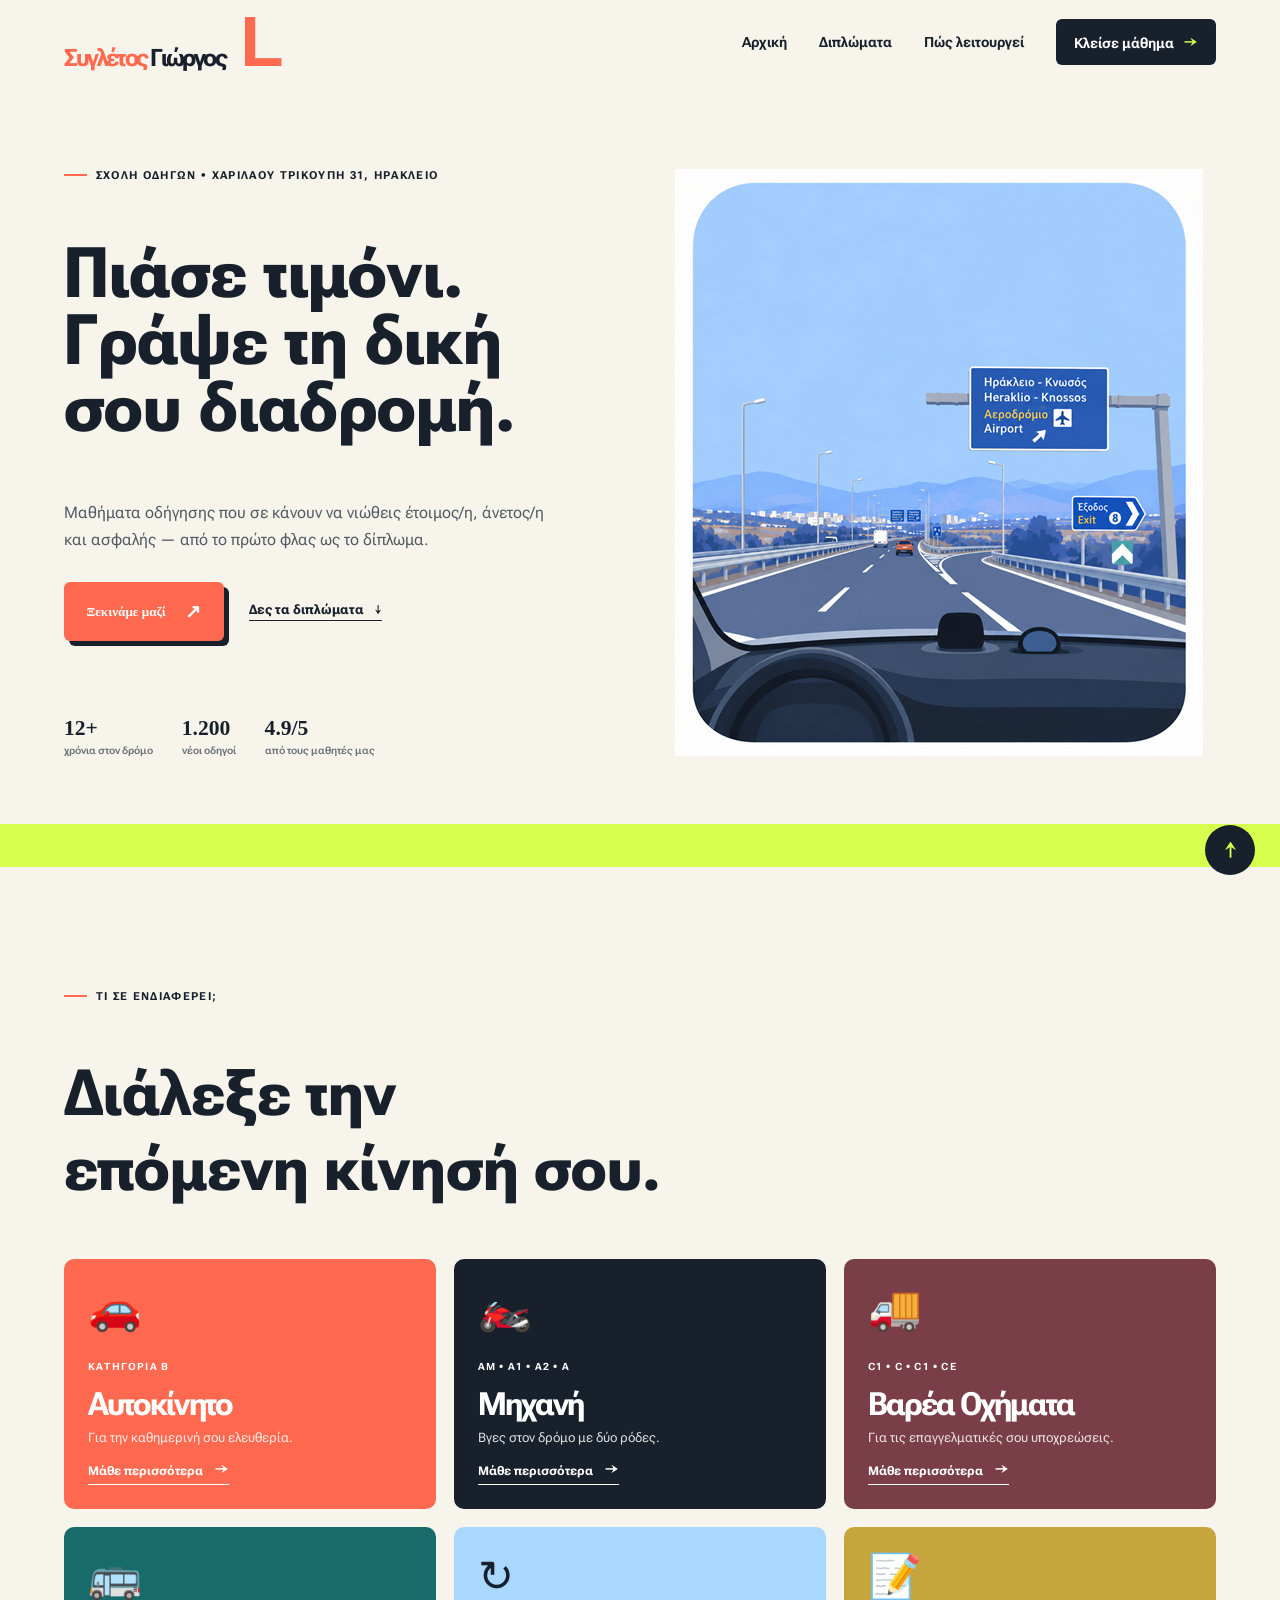
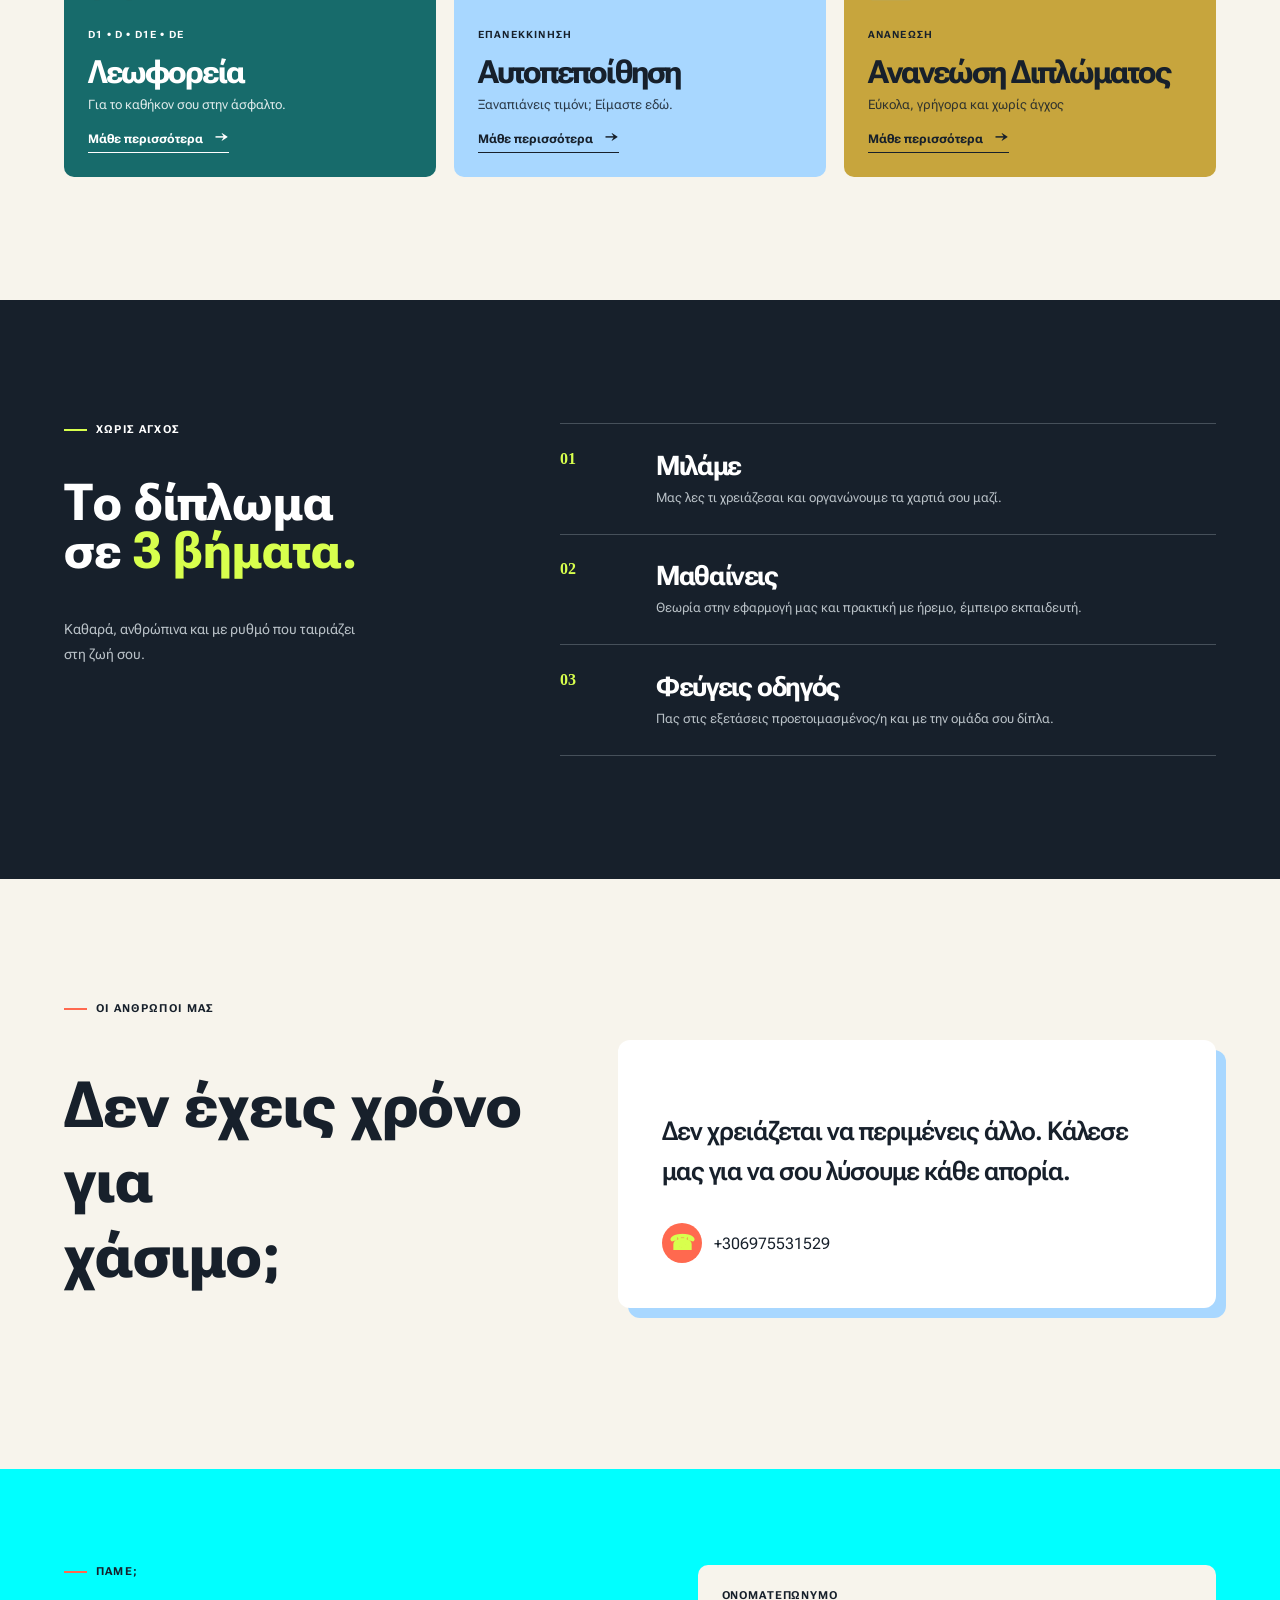
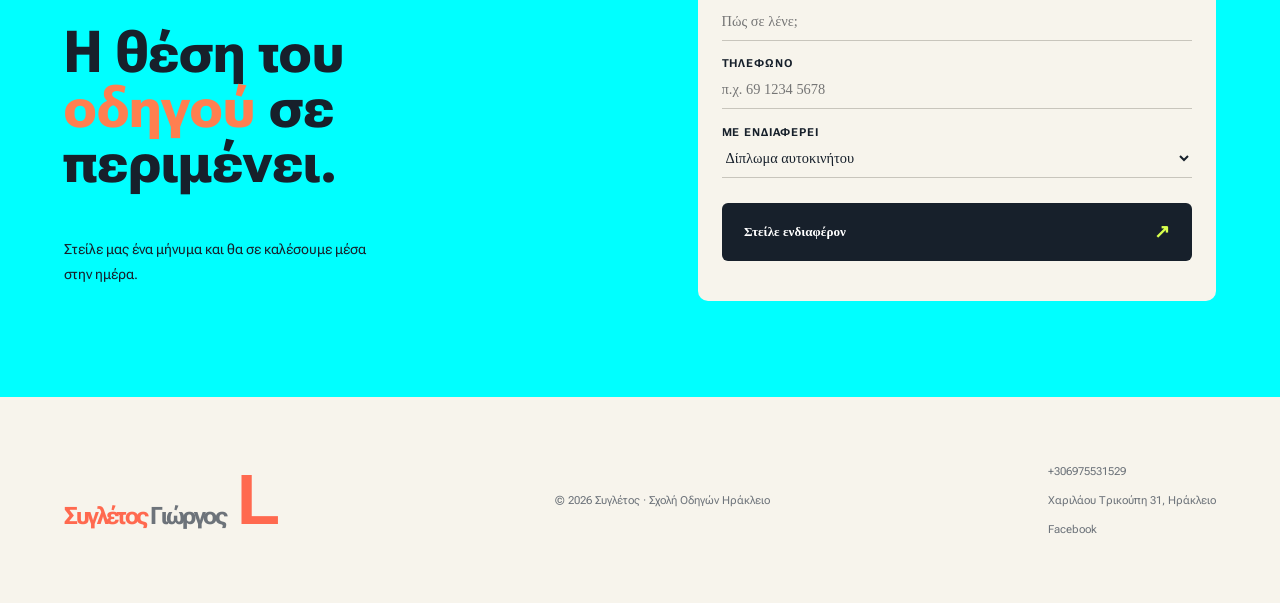
==== fonts/index.html @ 5ae5ba51 "initial" ====
<!doctype html>
<html lang="el">
<head>
    <meta charset="UTF-8">
    <meta name="viewport" content="width=device-width, initial-scale=1.0">

    <meta name="description" content="DriveUp Ηράκλειο — Μαθήματα οδήγησης για δίπλωμα αυτοκινήτου και μηχανής, με σύγχρονο τρόπο.">

    <title>Sigletos | Sxoli Odigon</title>

 <link rel="preconnect" href="https://fonts.googleapis.com">
<link rel="preconnect" href="https://fonts.gstatic.com" crossorigin>

<link
  href="https://fonts.googleapis.com/css2?family=Roboto+Flex:opsz,wght@8..144,400..800&display=swap"
  rel="stylesheet"
>

    <link rel="stylesheet" href="styles.css">
</head>
<body>
  <a class="skip-link" href="#main">Πήγαινε στο περιεχόμενο</a>
  <header class="site-header">
    
    <a class="logo" href="#top" aria-label="DriveUp αρχική"><span>Συγλέτος </span>Γιώργος <span style="padding: 0px; font-weight: 700; text-transform: uppercase; cursor: text; line-height: 1.9; letter-spacing: -2.7px; word-spacing: 0px; font-family: 'Space Grotesk', sans-serif;" class="logo-dot">L</span> </a>
    <button class="menu-toggle" aria-expanded="false" aria-controls="primary-nav" aria-label="Άνοιγμα μενού"><span></span><span></span><span></span></button>
    <nav id="primary-nav" class="primary-nav" aria-label="Κύρια πλοήγηση">
      <a href="index.html">Αρχική</a>
      <a href="diploma.html">Διπλώματα</a>
      <a href="#how">Πώς λειτουργεί</a>
      
      <a href="contact.html" class="nav-cta">Κλείσε μάθημα <span>→</span></a>
    </nav>
  </header>

  <main id="main">
    <section class="hero" id="top">
      <div class="hero-copy">
        <p class="eyebrow"><span></span> Σχολή οδηγών • Χαριλάου Τρικούπη 31, Ηράκλειο</p>
        <h1>Πιάσε τιμόνι.<br /><em>Γράψε</em> τη δική σου διαδρομή.</h1>
        <p class="hero-text">Μαθήματα οδήγησης που σε κάνουν να νιώθεις έτοιμος/η, άνετος/η και ασφαλής — από το πρώτο φλας ως το δίπλωμα.</p>
        <div class="hero-actions">
          <a class="button button-primary" href="#contact">Ξεκινάμε μαζί <span>↗</span></a>
          <a class="text-link" href="#courses">Δες τα διπλώματα <span>↓</span></a>
        </div>
        <div class="hero-stats" arial-label="Στατιστικά σχολής">
          <div><strong>12+</strong><span>χρόνια στον δρόμο</span></div>
          <div><strong>1.200</strong><span>νέοι οδηγοί</span></div>
          <div><strong>4.9/5</strong><span>από τους μαθητές μας</span></div>
        </div>
      </div>
      <div class="voak"> <img src="pic/voak.png"></div>
    </section>

    <section class="ticker" aria-label="Παροχές">
      <div><span>ΠΡΑΚΤΙΚΑ ΜΑΘΗΜΑΤΑ <i>✦</i> ΕΥΕΛΙΚΤΟ ΩΡΑΡΙΟ <i>✦</i> ΟΠΙΣΘΟΓΩΝΙΕΣ (ΠΑΙΧΝΙΔΑΚΙ) <i>✦</i> ΔΙΠΛΑ ΣΟΥ ΣΕ ΚΑΘΕ ΣΤΡΟΦΗ <i>✦</i> ΠΡΑΚΤΙΚΑ ΜΑΘΗΜΑΤΑ <i>✦</i> ΕΥΕΛΙΚΤΟ ΩΡΑΡΙΟ <i>✦</i> ΗΡΕΜΙΑ ΣΤΟ ΤΙΜΟΝΙ<i>✦</i></span>
      <span>ΠΡΑΚΤΙΚΑ ΜΑΘΗΜΑΤΑ <i>✦</i> ΕΥΕΛΙΚΤΟ ΩΡΑΡΙΟ <i>✦</i> ΟΠΙΣΘΟΓΩΝΙΕΣ (ΠΑΙΧΝΙΔΑΚΙ) <i>✦</i> ΔΙΠΛΑ ΣΟΥ ΣΕ ΚΑΘΕ ΣΤΡΟΦΗ <i>✦</i> ΠΡΑΚΤΙΚΑ ΜΑΘΗΜΑΤΑ <i>✦</i> ΕΥΕΛΙΚΤΟ ΩΡΑΡΙΟ <i>✦</i> ΗΡΕΜΙΑ ΣΤΟ ΤΙΜΟΝΙ<i>✦</i></span>
         <span>ΠΡΑΚΤΙΚΑ ΜΑΘΗΜΑΤΑ <i>✦</i> ΕΥΕΛΙΚΤΟ ΩΡΑΡΙΟ <i>✦</i> ΟΠΙΣΘΟΓΩΝΙΕΣ (ΠΑΙΧΝΙΔΑΚΙ) <i>✦</i> ΔΙΠΛΑ ΣΟΥ ΣΕ ΚΑΘΕ ΣΤΡΟΦΗ <i>✦</i> ΠΡΑΚΤΙΚΑ ΜΑΘΗΜΑΤΑ <i>✦</i> ΕΥΕΛΙΚΤΟ ΩΡΑΡΙΟ <i>✦</i> ΗΡΕΜΙΑ ΣΤΟ ΤΙΜΟΝΙ<i>✦</i></span>
      </div>
    </section>

    <section class="courses section" id="courses">
      <div class="section-heading"><p class="eyebrow"><span></span> Τι σε ενδιαφέρει;</p><h2>Διάλεξε την<br /><em>επόμενη</em> κίνησή σου.</h2></div>
      <div class="course-grid">
        <article class="course-card course-car" id="course-car"><div class="course-icon">🚗</div><p>ΚΑΤΗΓΟΡΙΑ Β</p><h3>Αυτοκίνητο</h3><span>Για την καθημερινή σου ελευθερία.</span><a href="diploma.html#course-car" aria-label="Ενδιαφέρομαι για δίπλωμα αυτοκινήτου">Μάθε περισσότερα <b>→</b></a></article>
        <article class="course-card course-bike" id="course-bike"><div class="course-icon">🏍️</div><p>ΑΜ • Α1 • Α2 • Α</p><h3>Μηχανή</h3><span>Βγες στον δρόμο με δύο ρόδες.</span><a href="diploma.html#course-bike" aria-label="Ενδιαφέρομαι για δίπλωμα μηχανής">Μάθε περισσότερα <b>→</b></a></article>
        <article class="course-card course-truck" id="course-truck"><div class="course-icon">🚚</div><p>C1 • C • C1 • CE</p><h3>Βαρέα Οχήματα</h3><span>Για τις επαγγελματικές σου υποχρεώσεις.</span><a href="diploma.html#course-truck" aria-label="Ενδιαφέρομαι για δίπλωμα μηχανής">Μάθε περισσότερα <b>→</b></a></article>
        <article class="course-card course-bus" id="course-bus"><div class="course-icon">🚌</div><p>D1 • D • D1E • DE</p><h3>Λεωφορεία</h3><span>Για το καθήκον σου στην άσφαλτο.</span><a href="diploma.html#course-bus" aria-label="Ενδιαφέρομαι για δίπλωμα μηχανής">Μάθε περισσότερα <b>→</b></a></article>
        <article class="course-card course-refresh"><div class="course-icon">↻</div><p>ΕΠΑΝΕΚΚΙΝΗΣΗ</p><h3>Αυτοπεποίθηση</h3><span>Ξαναπιάνεις τιμόνι; Είμαστε εδώ.</span><a href="contact.html" aria-label="Ενδιαφέρομαι για μαθήματα επανεκκίνησης">Μάθε περισσότερα <b>→</b></a></article>
      <article class="course-card course-refresh1"><div class="course-icon">📝</div><p>ΑΝΑΝΕΩΣΗ </p><h3>Ανανεώση Διπλώματος</h3><span>Εύκολα, γρήγορα και χωρίς άγχος</span><a href="contact.html" aria-label="Ενδιαφέρομαι για μαθήματα επανεκκίνησης">Μάθε περισσότερα <b>→</b></a></article>
      </div>
    </section>

    <section class="how section" id="how">
      <div class="how-intro"><p class="eyebrow light"><span></span> Χωρίς άγχος</p><h2 class="ho1">Το δίπλωμα<br />σε <em>3 βήματα.</em></h2><p>Καθαρά, ανθρώπινα και με ρυθμό που ταιριάζει στη ζωή σου.</p></div>
      <ol class="steps">
        <li><span>01</span><div><h3>Μιλάμε</h3><p>Μας λες τι χρειάζεσαι και οργανώνουμε τα χαρτιά σου μαζί.</p></div></li>
        <li><span>02</span><div><h3>Μαθαίνεις</h3><p>Θεωρία στην εφαρμογή μας και πρακτική με ήρεμο, έμπειρο εκπαιδευτή.</p></div></li>
        <li><span>03</span><div><h3>Φεύγεις οδηγός</h3><p>Πας στις εξετάσεις προετοιμασμένος/η και με την ομάδα σου δίπλα.</p></div></li>
      </ol>
    </section>

    <section class="reviews section" id="reviews">
      <div class="section-heading"><p class="eyebrow"><span></span> Οι άνθρωποί μας</p><h2>Δεν έχεις χρόνο για<br /><em>χάσιμο;</em></h2></div>
      <div class="quote-card"><div class="quote-mark"></div><blockquote>Δεν χρειάζεται να περιμένεις άλλο. Κάλεσε μας για να σου λύσουμε κάθε απορία.</blockquote>
        <div class="reviewer"><div class="avatar">☎</div>
          <a href="tel:+306975531529"  class="tell">+306975531529</a> </div></div>
    </section>

    <section class="contact" id="contact">
      <div><p class="eyebrow"><span></span> Πάμε;</p><h2 class="dr">Η θέση του<br /><em class="em1">οδηγού</em> σε περιμένει.</h2><p>Στείλε μας ένα μήνυμα και θα σε καλέσουμε μέσα στην ημέρα.</p></div>
      <form class="contact-form"
      action="https://formspree.io/f/xrpgzwln"
      method="post">

    <label>
        Ονοματεπώνυμο
        <input type="text"
               name="name"
               placeholder="Πώς σε λένε;"
               required />
    </label>

    <label>
        Τηλέφωνο
        <input type="tel"
               name="phone"
               placeholder="π.χ. 69 1234 5678"
               required />
    </label>

    <label>
        Με ενδιαφέρει
        <select name="course" id="course" required>
            <option value="Δίπλωμα αυτοκινήτου">Δίπλωμα αυτοκινήτου</option>
            <option value="Δίπλωμα μηχανής">Δίπλωμα μηχανής</option>
            <option value="Μαθήματα επανεκκίνησης">Μαθήματα επανεκκίνησης</option>
            <option value="Άλλο">Άλλο</option>
        </select>
    </label>

    <label id="other_course_wrapper" style="display: none;">
        Γράψε μας τι σε ενδιαφέρει

        <textarea
            id="other_course"
            name="other_course"
            placeholder="Περιέγραψε τι ακριβώς χρειάζεσαι..."
            minlength="3" class="other"
        ></textarea>
    </label>

    <button class="button button-dark" type="submit">
        Στείλε ενδιαφέρον <span>↗</span>
    </button>

    <p class="form-message" aria-live="polite"></p>

</form>
    </section>
  </main>
  <footer><a class="logo" href="#top"><span>Συγλέτος</span> Γιώργος<span style="padding: 0px; font-weight: 700; text-transform: uppercase; cursor: text; line-height: 1.9; letter-spacing: -2.7px; word-spacing: 0px; font-family: 'Space Grotesk', sans-serif;" class="logo-dot">L</span></a><p>© 2026 Συγλέτος · Σχολή Οδηγών Ηράκλειο</p>
    <div>
      <a href="tel:+306975531529"  class="tell">+306975531529</a>
    <a href="https://maps.app.goo.gl/XZADgtaQS1KhH8Uf9" class="tell">Χαριλάου Τρικούπη 31, Ηράκλειο</a>
      <a href="https://www.facebook.com/profile.php?id=100080358432239">Facebook</a>
    </div></footer>
<a href="#" class="btn btn-brand back-to-top">↑</a>
<script src="script.js" defer></script>
</body>
</html>
---- fonts/styles.css ----
:root{
    --ink:#17202b;
    --cream:#f7f4ec;
    --lime:#d8ff4d;
    --coral:#ff694f;
    --blue:#a8d7ff;
    --muted:#6d737a;
    --dodgerblue:#1e90ff;
    --aqua:#00ffff;
    --navy:#17202b;
    --petrol:#176B6B;
    --winered:#7A3E48
}
*{
    box-sizing:border-box;
}

html{
    scroll-behavior:smooth;
}

body{
    margin:0;
    background:var(--cream);
    color:var(--ink);
    font-family:'Roboto Flex',Arial,sans-serif;
    overflow-x:hidden;
}

a{
    color:inherit;
    text-decoration:none;
}

img{
    max-width:100%;
    height:auto;
}

.skip-link{
    position:absolute;
    left:-999px;
}

.skip-link:focus{
    left:1rem;
    top:1rem;
    z-index:10;
    background:#fff;
    padding:.6rem;
}


/* HEADER */

.site-header{
    height:84px;
    display:flex;
    align-items:center;
    justify-content:space-between;
    max-width:1280px;
    margin:auto;
    padding:0 5vw;
}

.logo{
    font-family: 'Roboto Flex', Arial, sans-serif !important;
  font-weight: 700;
    letter-spacing:-.1em;
    font-size: clamp(1.5rem, 2.6vw, 1.5rem);
    line-height: .95;
    
}
.logo:hover{
    color:var(--coral);
}
.logo span{
    color:var(--coral);
}

.logo-dot{
   color: crimson;
    position:relative;
    font-size: 71px;
    margin-left: 11px;

    
}

.primary-nav{
    display:flex;
    gap:2rem;
    align-items:center;
    font-size:.86rem;
    font-weight:700;
}

.primary-nav>a:not(.nav-cta):hover{
    color:var(--coral);
}

.nav-cta{
    background:var(--ink);
    color:white;
    padding:.8rem 1.1rem;
    border-radius:6px;
}

.nav-cta span{
    color:var(--lime);
    font-size:1.1rem;
    margin-left:.4rem;
}

.menu-toggle{
    display:none;
    background:none;
    border:0;
}


/* HERO */

.hero{
    min-height:620px;
    max-width:1280px;
    margin:auto;
    padding:5.3rem 5vw 4rem;
    display:grid;
    grid-template-columns:1.02fr .98fr;
    gap:3rem;
    overflow:hidden;
}

.eyebrow{
    font-size:.69rem;
    font-weight:800;
    letter-spacing:.12em;
    text-transform:uppercase;
    margin:0 0 1.25rem;
    display:flex;
    align-items:center;
    gap:.55rem;
}

.eyebrow span{
    width:23px;
    height:2px;
    background:var(--coral);
    display:inline-block;
}




.hero h1,
.section h2,
.contact h2,
.course-card h3,
.steps h3,
blockquote
 {
  font-family:'Roboto Flex', Arial, sans-serif !important;
  font-weight: 700;
}
.hero h1{
    font-size: clamp(3.5rem, 5.5vw, 5.5rem);
    line-height: .95;
}
.contact h2.dr{
    font-size: clamp(2.5rem, 4.5vw, 4.5rem);
    line-height: .95;
}
h2.ho1{font-size: clamp(2.0rem, 4.0vw, 4.0rem);
    line-height: .95;}
.hero h1 em,
.section h2 em,
.contact h2 em{
    font-style:normal;
    color:var(-- dodgerblue);
}
.contact h2 .em1{
    color:var (--lime);
}
.hero-text{
    font-size:1rem;
    line-height:1.7;
    max-width:480px;
    margin:1.8rem 0;
    color:#525b63;
}

.hero-actions{
    display:flex;
    align-items:center;
    gap:1.6rem;
}

.button{
    border:0;
    font:800 .82rem Manrope;
    display:inline-flex;
    align-items:center;
    gap:1.2rem;
    padding:1.1rem 1.4rem;
    border-radius:6px;
    cursor:pointer;
}

.button-primary{
    background:var(--coral);
    color:white;
    box-shadow:5px 5px 0 var(--ink);
}

.button span{
    font-size:1.2rem;
}

.text-link{
    font-weight:800;
    font-size:.82rem;
    border-bottom:1px solid var(--ink);
    padding-bottom:.22rem;
}

.text-link span{
    margin-left:.4rem;
}

.hero-stats{
    display:flex;
    gap:1.8rem;
    margin-top:4.7rem;
}

.hero-stats div{
    display:grid;
    gap:.2rem;
}

.hero-stats strong{
    font:700 1.35rem 'Space Grotesk';
}

.hero-stats span{
    font-size:.64rem;
    color:var(--muted);
    font-weight:700;
}

/* TICKER */

.ticker{
    background:var(--lime);
    white-space:nowrap;
    overflow:hidden;
    padding:14px 0;
    font:800 .77rem 'Space Grotesk';
    letter-spacing:.07em;
    width:100%;
}

.ticker div{
    display:inline-block;
    width:max-content;
    padding-left:100%;
    animation:ticker-scroll 50s linear infinite;
}

.ticker i{
    font-style:normal;
    color:var(--coral);
    padding:0 1.4rem;
}

@keyframes ticker-scroll{
    from{
        transform:translateX(0);
    }

    to{
        transform:translateX(-100%);
    }
}


/* SECTIONS */

.section{
    max-width:1280px;
    margin:auto;
    padding:7.7rem 5vw;
}

.section-heading h2{
    font-size:clamp(2.7rem,5vw,4.7rem);
}


/* COURSES */

.course-grid{
    display:grid;
    grid-template-columns:repeat(3,1fr);
    gap:1.1rem;
    margin-top:3rem;
}

.course-card{
border-radius:10px;
padding:1.5rem;
min-height:250px;
display:flex;
flex-direction:column;
align-items:flex-start;
opacity:0;
transform:translateY(60px);
transition:opacity .7s ease,transform .7s ease;
}
.course-card.show{
opacity:1;
transform:translateY(0);
}
.course-card:nth-child(1){
transition-delay:0s;
}
.course-card:nth-child(2){
transition-delay:.15s;
}
.course-card:nth-child(3){
transition-delay:.30s;
}
.course-card:nth-child(4){
transition-delay:.45s;
}
.course-card:nth-child(5){
transition-delay:.55s;
}
.course-card:nth-child(6){
transition-delay:.59s;
}
.course-car{
    background:var(--coral);
    color:#fff;
}

.course-bike{
    background:var(--ink);
    color:#fff;
}
.course-truck{
    background:var(--winered);
    color:#fff;
}
.course-bus{
    background:var(--petrol);
    color:#fff;
}
.course-refresh{
    background:var(--blue);
}
.course-refresh1{
    background-color:#c7a53d;
    color: #17202B;
}
.course-icon{
    font-size:2.7rem;
    margin-bottom:1.7rem;
}

.course-card p{
    font-size:.62rem;
    letter-spacing:.12em;
    font-weight:800;
    margin:0 0 .8rem;
}

.course-card h3{
    font:700 2rem 'Space Grotesk';
    letter-spacing:-.06em;
    margin:0;
}

.course-card>span{
    font-size:.8rem;
    margin-top:.4rem;
    opacity:.85;
}

.course-card a{
    font-size:.72rem;
    font-weight:800;
    margin-top:auto;
    border-bottom:1px solid currentColor;
    padding-bottom:.3rem;
}

.course-card b{
    font-size:1.1rem;
    margin-left:.5rem;
}


/* HOW */

.how{
    background:var(--ink);
    max-width:none;
    color:#fff;
    display:grid;
    grid-template-columns:.75fr 1.25fr;
    gap:8vw;
    padding-left:max(5vw,calc((100% - 1152px)/2));
    padding-right:max(5vw,calc((100% - 1152px)/2));
}

.light span{
    background:var(--lime);
}

.how h2 em{
    color:var(--lime);
}

.how-intro>p:last-child{
    max-width:300px;
    color:#b9c1c7;
    line-height:1.7;
    font-size:.9rem;
    margin-top:1.5rem;
}

.steps{
    list-style:none;
    margin:0;
    padding:0;
    counter-reset:steps;
    
}

.steps li{
border-top:1px solid #46505a;
padding:1.6rem 0;
display:grid;
grid-template-columns:80px 1fr;
gap:1rem;
opacity:0;
transform:translateX(-60px);
transition:opacity .7s ease,transform .7s ease;
}

.steps li.show{
opacity:1;
transform:translateY(0);
}

.steps li:nth-child(1){
transition-delay:0s;
}

.steps li:nth-child(2){
transition-delay:.15s;
}

.steps li:nth-child(3){
transition-delay:.30s;
}

.steps li:last-child{
    border-bottom:1px solid #46505a;
}

.steps li>span{
    font:600 1rem 'Space Grotesk';
    color:var(--lime);
}

.steps h3{
    font:700 1.7rem 'Space Grotesk';
    letter-spacing:-.05em;
    margin:0 0 .3rem;
}

.steps p{
    color:#b9c1c7;
    font-size:.84rem;
    line-height:1.6;
    margin:0;
    max-width:430px;
}


/* REVIEWS */

.reviews{
    display:grid;
    grid-template-columns:.9fr 1.1fr;
    gap:5vw;
    align-items:center;
}

.quote-card{
    background:#fff;
    border-radius:12px;
    padding:2.8rem;
    box-shadow:10px 10px 0 var(--blue);
}

.quote-mark{
    font:700 5rem/0.6 Georgia;
    color:var(--coral);
}

blockquote{
    font:600 clamp(1.15rem,2vw,1.65rem)/1.55 'Space Grotesk';
    letter-spacing:-.04em;
    margin:1.7rem 0 2rem;
}

.reviewer{
    display:flex;
    align-items:center;
    gap:.7rem;
}

.avatar{
    width:40px;
    height:40px;
    background:var(--coral);
    color:var(--lime);
    border-radius:50%;
    display:grid;
    place-items:center;
    font-size:1.3rem;
    font-weight:800;
}
.tell{
    color:inherit;
    text-decoration:none;
    cursor:pointer;
}

.tell:hover{
    text-decoration:underline;
}
.reviewer strong,
.reviewer span{
    display:block;
    font-size:.68rem;
}

.reviewer span{
    color:var(--muted);
    margin-top:.2rem;
}

.stars{
    margin-left:auto;
    color:#e4b100;
    letter-spacing:.06em;
}


/* CONTACT */

.contact{
    background:var(--aqua);
    padding:6rem max(5vw,calc((100% - 1152px)/2));
    display:grid;
    grid-template-columns:1fr 1fr;
    gap:9vw;
}

.contact h2 em{
    color:coral;
}

.contact>div>p:last-child{
    font-size:.9rem;
    line-height:1.7;
    max-width:320px;
    margin-top:1.4rem;
}
.con{
    background:var(--aqua);
    padding:6rem max(5vw, calc((100% - 1152px)/2));

    display:grid;
    grid-template-columns:1fr 1fr;
    column-gap:4rem;
    align-items:start;
}
.con1{
    min-height: 250px;
}
.loc{
    grid-column:1;
    grid-row:1;
    justify-self:start;
    margin:0;
    color:#17202b;
}.loca{
    grid-column:2;
    grid-row:1;
    justify-self:start;
    margin:0;
    color:17202b;
}
.loca1{grid-column:1;
    grid-row:1;
    justify-self:start;
    margin:0;
    transform: translateY(-65px);
    color:#17202b;
}
.loca2{
    grid-column:1;
    grid-row:1;
    justify-self:start;
    margin:0;
    transform: translateY(-05px);
    color:#17202b;
}
.loca21{
    font-size: 14px;
    color:#006400;
}
.loca3{
    grid-column:1;
    grid-row:1;
    justify-self:start;
    margin:0;
    transform: translateY(15px);
    color:#17202b;
}
.loca41{
    grid-column:1;
    grid-row:1;
    justify-self:start;
    margin:0;
    transform: translateX(-1px);
    color:#17202b;
}
.loca4{
    grid-column:1;
    grid-row:1;
    justify-self:start;
    margin:0;
    transform: translateY(60px);
    color:#17202b;
}
.loca5{
    grid-column:2;
    grid-row:1;
    justify-self:center;
    margin:0;
    transform: translateY(-65px);
    color:#17202b;
}
.loca6{
    grid-column:2;
    grid-row:1;
    justify-self:center;
    margin:0;
    transform: translateY(-5px);
    color:#17202b;
}
.loca7{
    grid-column:2;
    grid-row:1;
    justify-self:center;
    margin:0;
    transform: translateY(40px);
    color:#17202b;
}
.loca8{
    grid-column:2;
    grid-row:1;
    justify-self:center;
    margin:0;
    transform: translateY(100px);
    color:#17202b;
}
.google-map{
    width:100%;
    max-width:850px;
    height:550px;
    border:0;
    border-radius:30px;
}

.cona{
    grid-column:1;
    grid-row:2;

    justify-self:start;

    background:var(--cream);
    padding:1.5rem;
    border-radius:49px;
    display:grid;
    gap:1rem;
    width:450px;
    max-width:100%;
    margin-top:1rem;
}
.cona label{
    font-size:.67rem;
    text-transform:uppercase;
    letter-spacing:.08em;
    font-weight:800;
}
.cona input,
.cona select,
.cona textarea{
    display:block;
    width:100%;
    max-width:100%;
    border:0;
    border-bottom:1px solid #c8c5bc;
    background:transparent;
    padding:.65rem 0;
    color:var(--ink);
    font:500 .9rem Manrope;
    outline-color:var(--coral);
}

.contact-form textarea{
    min-height:100px;
    resize:vertical;
}
.contact-form{
    background:var(--cream);
    padding:1.5rem;
    border-radius:10px;
    display:grid;
    gap:1rem;
    width:100%;
    min-width:0;
}

.contact-form label{
    font-size:.67rem;
    text-transform:uppercase;
    letter-spacing:.08em;
    font-weight:800;
}

.contact-form input,
.contact-form select,
.contact-form textarea{
    display:block;
    width:100%;
    max-width:100%;
    border:0;
    border-bottom:1px solid #c8c5bc;
    background:transparent;
    padding:.65rem 0;
    color:var(--ink);
    font:500 .9rem Manrope;
    outline-color:var(--coral);
}

.contact-form textarea{
    min-height:100px;
    resize:vertical;
}

#other-course{
    width:100%;
    max-width:100%;
    min-height:100px;
    resize:vertical;
}

.button-dark{
    background:var(--ink);
    color:#fff;
    justify-content:space-between;
    margin-top:.5rem;
}

.button-dark span{
    color:var(--lime);
}

.form-message{
    font-size:.75rem;
    font-weight:700;
    margin:0;
    color:#356325;
}

.back-to-top{
    position:fixed;
    right:25px;
    bottom:25px;

    width:50px;
    height:50px;

    display:flex;
    align-items:center;
    justify-content:center;

    background:var(--ink);
    color:var(--lime);

    border-radius:50%;
    font-size:24px;
    font-weight:bold;

    z-index:1000;
    cursor:pointer;
}

/* FOOTER */

footer{
    max-width:1280px;
    margin:auto;
    padding:2.2rem 5vw;
    display:flex;
    align-items:center;
    justify-content:space-between;
    font-size:.68rem;
    color:var(--muted);
}

footer div{
    display:flex;
    flex-direction: column;
    gap:1rem;
    align-items: flex-start;
}

footer a:hover{
    color:var(--coral);
}


/* =========================
   TABLET
   ========================= */

/* =========================
   TABLET — 761px έως 1024px
   ========================= */

@media (min-width: 761px) and (max-width: 1024px) {

  .site-header,
  .hero,
  .section,
  footer {
    max-width: 100%;
  }


  /* HEADER */

  .logo {
    font-family: 'Roboto Flex', Arial, sans-serif;
    font-size: 1.55rem;
    font-weight: 700;
    line-height: 1;
    letter-spacing: -0.06em;
  }


  /* HERO */

  .hero {
    grid-template-columns: 1fr 1fr;
    gap: 2rem;
    padding-top: 4.5rem;
    padding-left: 4vw;
    padding-right: 4vw;
  }

  .hero h1 {
    font-family: 'Roboto Flex', Arial, sans-serif;
    font-size: clamp(3rem, 6vw, 4.2rem);
    font-weight: 700;
    line-height: 0.98;
    letter-spacing: -0.04em;
  }

  .hero-visual {
    width: 100%;
  }


  /* SECTIONS */

  .section h2 {
    font-family: 'Roboto Flex', Arial, sans-serif;
    font-size: clamp(2.5rem, 5vw, 3.4rem);
    font-weight: 700;
    line-height: 1;
    letter-spacing: -0.035em;
  }


  /* COURSES */

  .course-grid {
    gap: 1rem;
  }

  .course-card h3 {
    margin: 0;
    font-family: 'Roboto Flex', Arial, sans-serif;
    font-size: 1.85rem;
    font-weight: 700;
    line-height: 1.1;
    letter-spacing: -0.05em;
  }

  .course-card > span {
    margin-top: 0.4rem;
    font-size: 0.8rem;
    opacity: 0.85;
  }

  .course-card a {
    margin-top: auto;
    padding-bottom: 0.3rem;
    border-bottom: 1px solid currentColor;
    font-size: 0.72rem;
    font-weight: 800;
  }

  .course-card b {
    margin-left: 0.5rem;
    font-size: 1.1rem;
  }


  /* CONTACT */

  .contact {
    gap: 4vw;
  }

  .contact h2 {
    font-family: 'Roboto Flex', Arial, sans-serif;
    font-size: clamp(2.7rem, 5vw, 3.5rem);
    font-weight: 700;
    line-height: 1;
    letter-spacing: -0.04em;
  }

  .contact-form,
  .cona-form {
    width: 100%;
    min-width: 0;
  }
}

/* =========================
   MOBILE — έως 760px
   ========================= */

@media (max-width: 760px) {

  /* HEADER */

  .site-header {
    height: 70px;
  }

  .menu-toggle {
    display: grid;
    gap: 4px;
    padding: 7px;
  }

  .menu-toggle span {
    width: 23px;
    height: 2px;
    background: var(--ink);
  }

  .primary-nav {
    display: none;
    position: absolute;
    top: 70px;
    left: 0;
    right: 0;
    z-index: 10;
    padding: 1.5rem 5vw;
    background: var(--cream);
    flex-direction: column;
    align-items: flex-start;
    gap: 1rem;
    box-shadow: 0 10px 18px #0001;
  }

  .primary-nav.open {
    display: flex;
  }

  .logo {
    font-size: 1.35rem;
  }


  /* HERO */

  .hero {
    grid-template-columns: 1fr;
    padding-top: 3.5rem;
    gap: 3rem;
  }

  .hero h1 {
    font-size: clamp(2.4rem, 11vw, 3.2rem);
    line-height: 0.98;
    letter-spacing: -0.035em;
  }

  .hero-actions {
    flex-wrap: wrap;
    gap: 1rem;
  }

  .hero-visual {
    width: 100%;
    min-height: 360px;
  }

  .car-card {
    width: 80%;
    left: 10%;
  }

  .hero-stats {
    margin-top: 3.5rem;
    gap: 1rem;
    flex-wrap: wrap;
  }

  .hero-stats strong {
    font-size: 1.1rem;
  }

  .hero-stats span {
    font-size: 0.55rem;
  }


  /* SECTIONS */

  .section {
    padding-top: 5rem;
    padding-bottom: 5rem;
  }

  .section h2 {
    font-size: clamp(2rem, 8vw, 2.6rem);
    line-height: 1;
    letter-spacing: -0.03em;
  }


  /* COURSES */

  .course-grid {
    grid-template-columns: 1fr;
  }

  .course-card {
    min-height: 240px;
  }

  .course-card h3 {
    margin: 0;
    font-size: 1.7rem;
    line-height: 1.1;
    letter-spacing: -0.04em;
  }

  .course-card > span {
    margin-top: 0.4rem;
    font-size: 0.8rem;
    opacity: 0.85;
  }

  .course-card a {
    margin-top: auto;
    padding-bottom: 0.3rem;
    border-bottom: 1px solid currentColor;
    font-size: 0.72rem;
    font-weight: 800;
  }

  .course-card b {
    margin-left: 0.5rem;
    font-size: 1.1rem;
  }


  /* HOW / REVIEWS / CONTACT */

  .how,
  .reviews,
  .contact {
    grid-template-columns: 1fr;
    gap: 3rem;
  }

  .how {
    padding-top: 5rem;
    padding-bottom: 5rem;
  }

  .reviews {
    padding-bottom: 6rem;
  }

  .quote-card {
    padding: 1.8rem;
  }

  .contact {
    padding-top: 5rem;
    padding-bottom: 5rem;
  }

  .contact h2 {
    font-size: clamp(2.2rem, 9vw, 2.8rem);
    line-height: 1;
    letter-spacing: -0.03em;
  }


  /* FORMS */

  .contact-form,
  .cona-form {
    width: 100%;
  }

  .contact-form input,
  .contact-form select,
  .contact-form textarea,
  .contact-form button,
  .cona-form input,
  .cona-form select,
  .cona-form textarea,
  .cona-form button {
    width: 100%;
    max-width: 100%;
    font-size: 16px;
  }

  #other-course {
    width: 100%;
    min-height: 100px;
  }

  .button-dark {
    width: 100%;
  }


  /* CONTACT PAGE */

  .con {
    width: 100%;
    max-width: 100%;
    padding: 4rem 5vw;
    align-items: flex-start;
  }

  .loc {
    width: 100%;
  }

  .google-map {
    width: 100%;
    max-width: 100%;
    height: 300px;
  }

  .cona {
    width: 100%;
    max-width: 100%;
  }

  .con1 {
    display: grid;
    grid-template-columns: 1fr;
    gap: 1rem;
    width: 100%;
    max-width: 100%;
    padding: 2rem 5vw;
  }

  .con1 > * {
    grid-column: 1 !important;
    grid-row: auto !important;
    position: static !important;
    transform: none !important;
    width: 100%;
    max-width: 100%;
    margin-left: 0 !important;
    margin-right: 0 !important;
  }

  .loca21 {
    display: inline-block;
    vertical-align: middle;
    font-size: 24px;
    line-height: 1;
  }


  /* DECORATIVE ELEMENTS */

  .road-sign {
    transform: scale(0.8);
  }

  .sign-one {
    top: 55px;
    left: -3%;
  }

  .sign-two {
    right: -4%;
    bottom: 22px;
  }

  .floating-note {
    bottom: 15%;
    left: 4%;
  }


  /* FOOTER */

  footer {
    flex-wrap: wrap;
    gap: 1.3rem;
    padding-left: 5vw;
    padding-right: 5vw;
  }
}
/* =========================
   VERY SMALL PHONES
   ========================= */

@media(max-width:480px){

    .site-header{
        padding-left:4vw;
        padding-right:4vw;
    }

    .hero{
        padding-left:4vw;
        padding-right:4vw;
    }

    .section{
        padding-left:4vw;
        padding-right:4vw;
    }

    .contact{
        padding-left:4vw;
        padding-right:4vw;
    }
.cona{
        padding-left:4vw;
        padding-right:4vw;
    }
    .hero h1{
        font-size:clamp(2.4rem,12vw,3.4rem);
    }

    .hero-actions{
        flex-direction:column;
        align-items:stretch;
    }

    .hero-actions .button,
    .hero-actions .text-link{
        width:100%;
        justify-content:center;
        text-align:center;
    }

    .hero-stats{
        display:grid;
        grid-template-columns:repeat(2,1fr);
    }

    .hero-visual{
        min-height:320px;
        border-radius:150px 150px 12px 12px;
    }

    .sun{
        width:90px;
        height:90px;
        right:30px;
        top:35px;
    }

    .car-card{
        width:86%;
        left:7%;
        bottom:40px;
    }

    .course-card h3{
        font-size:1.7rem;
    }

    .steps li{
        grid-template-columns:50px 1fr;
    }

    .steps h3{
        font-size:1.4rem;
    }

    .quote-card{
        padding:1.4rem;
    }

    footer{
        flex-direction:column;
        align-items:flex-start;
    }

    footer div{
        flex-wrap:wrap;
    }
    .bullet1::before {
    content: "•";
    color:var(--ink);
    font-size: 20px;
    margin-right: 8px
    }

}
.bullet::before {
    content: "•";
    color:var(--lime);
    font-size: 20px;
    margin-right: 8px
    }
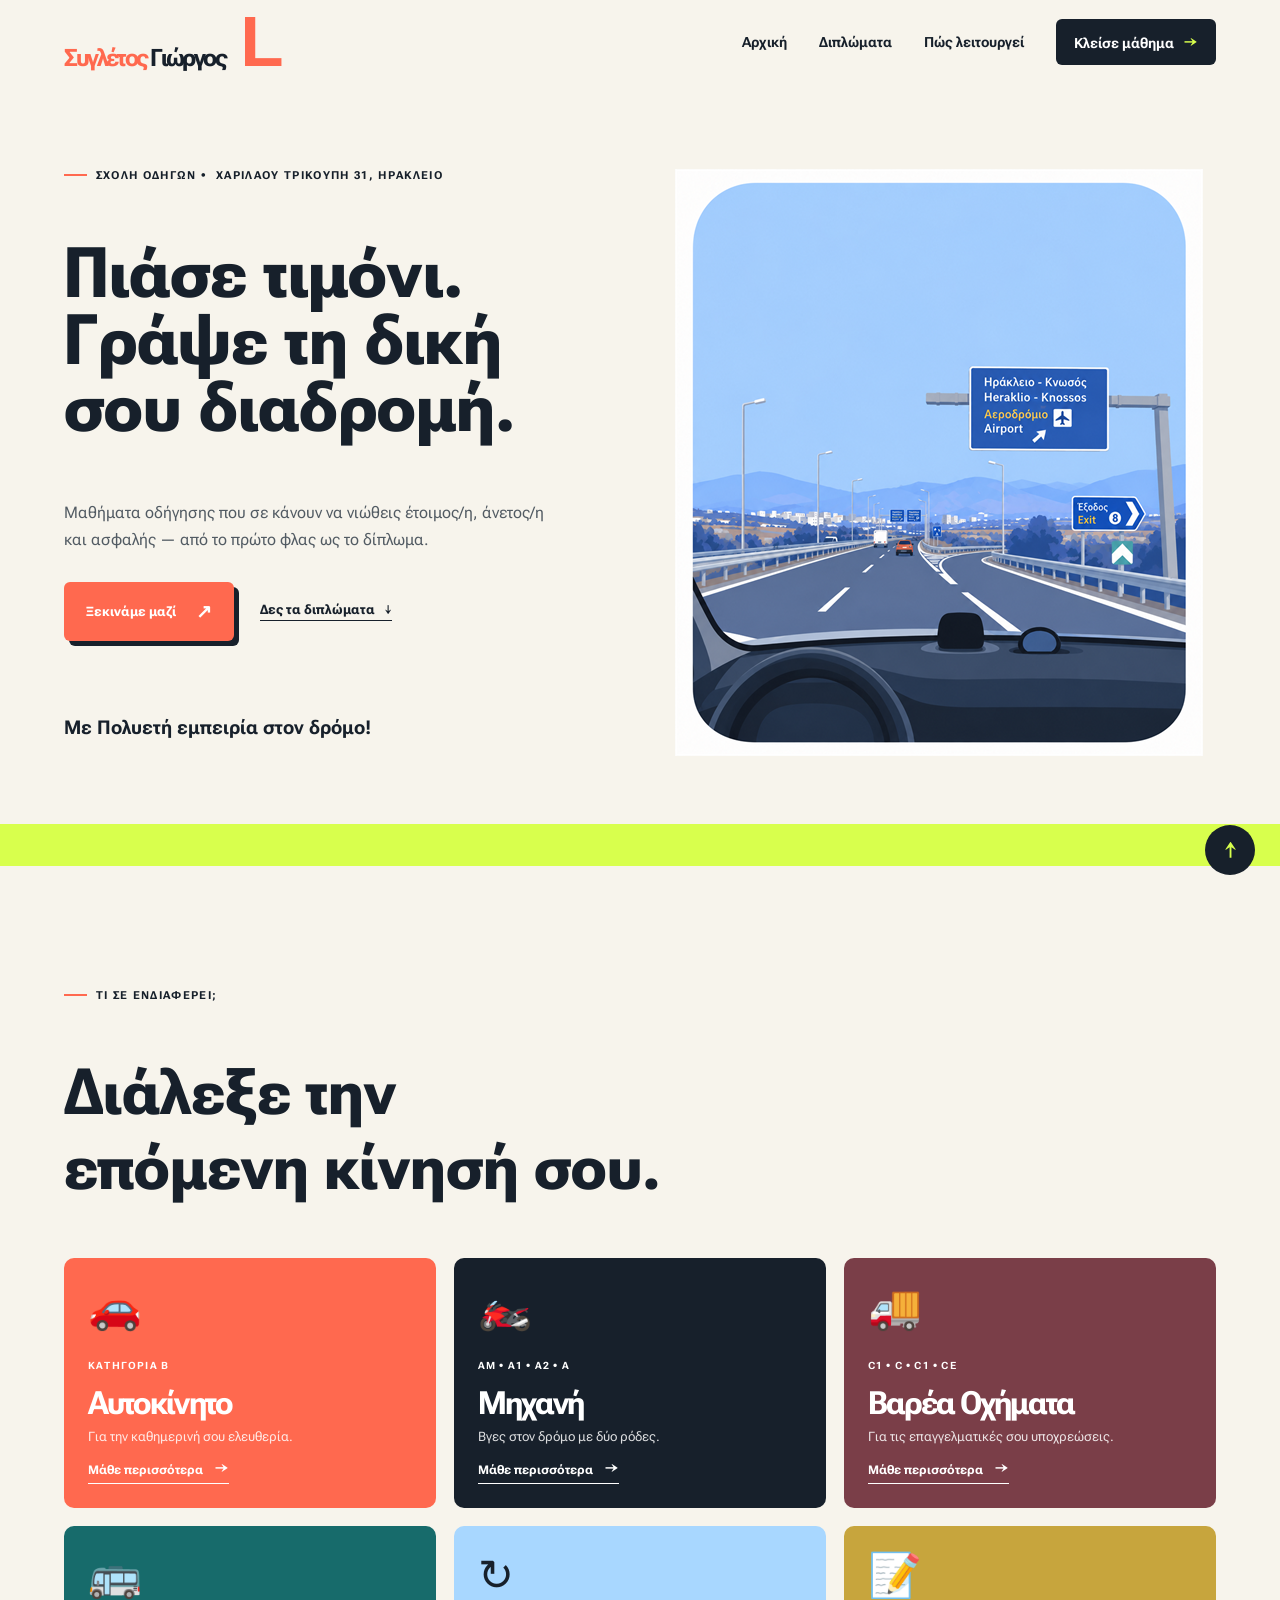
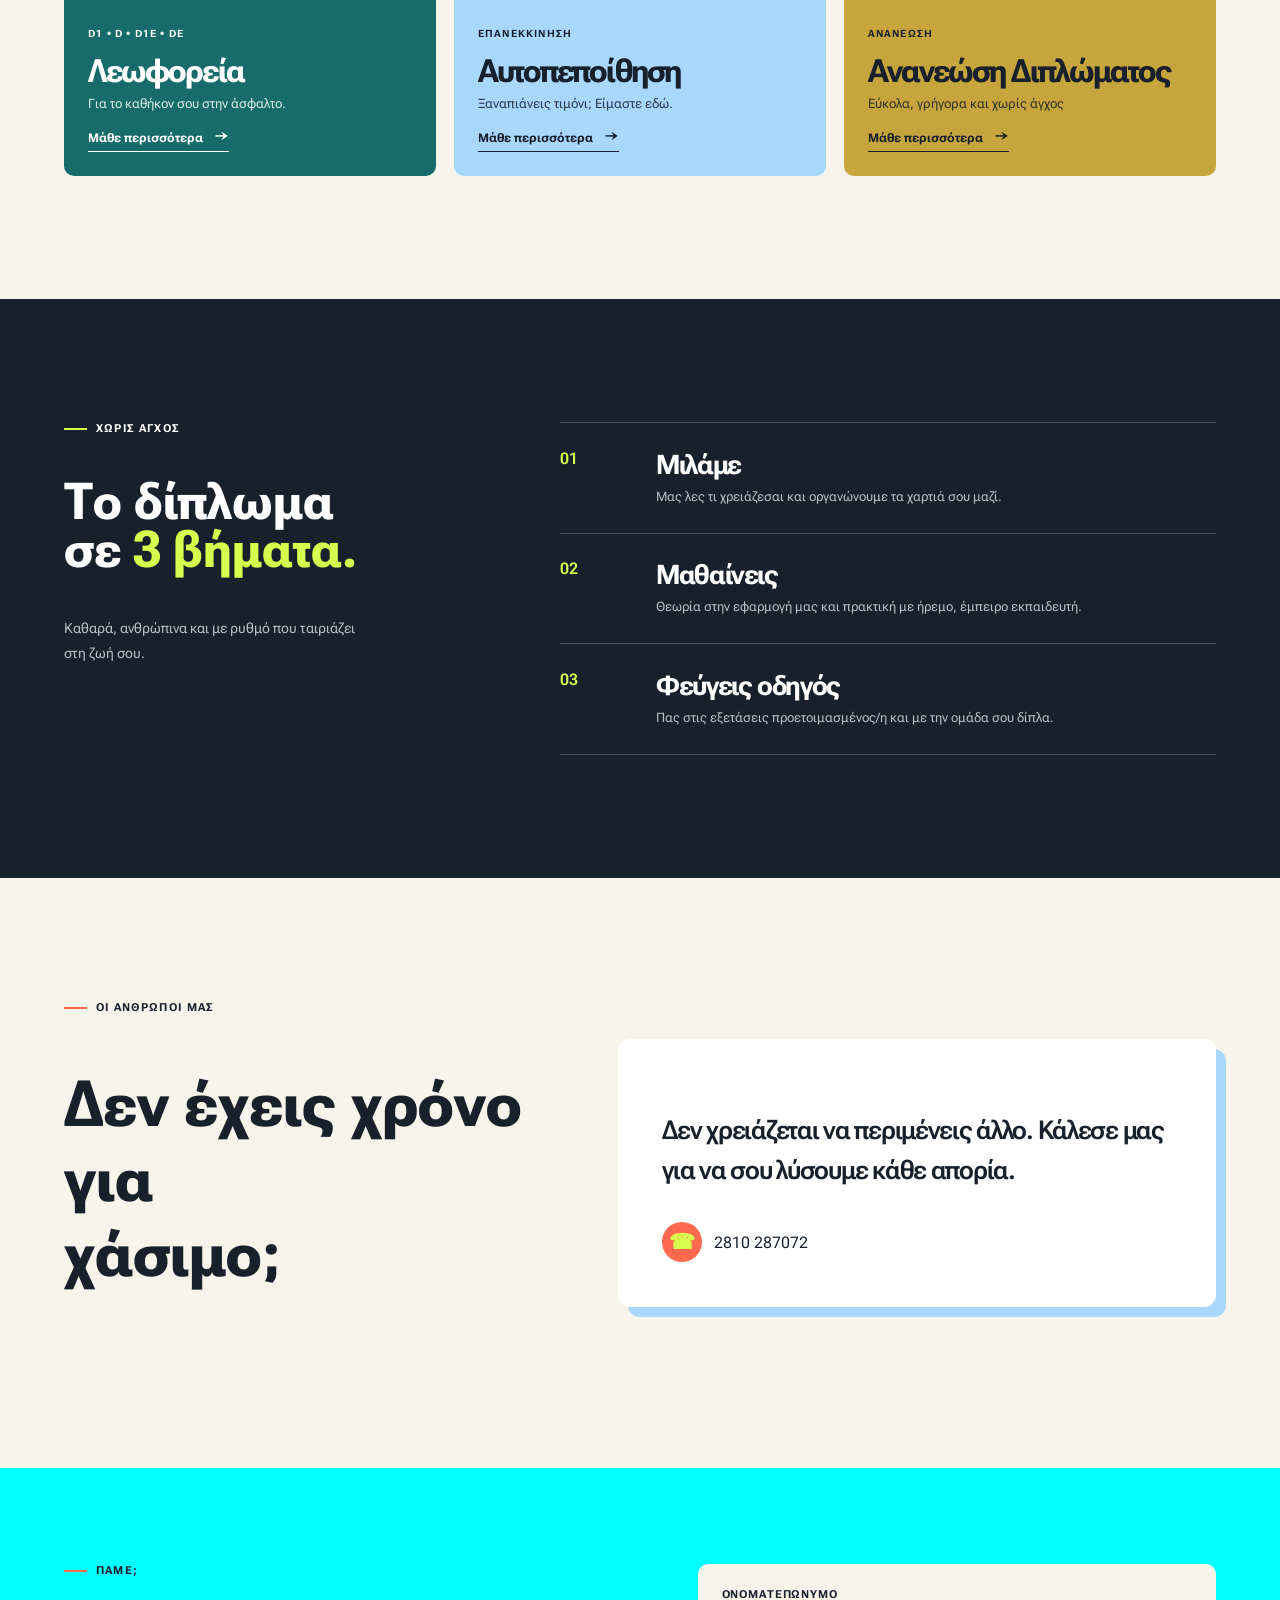
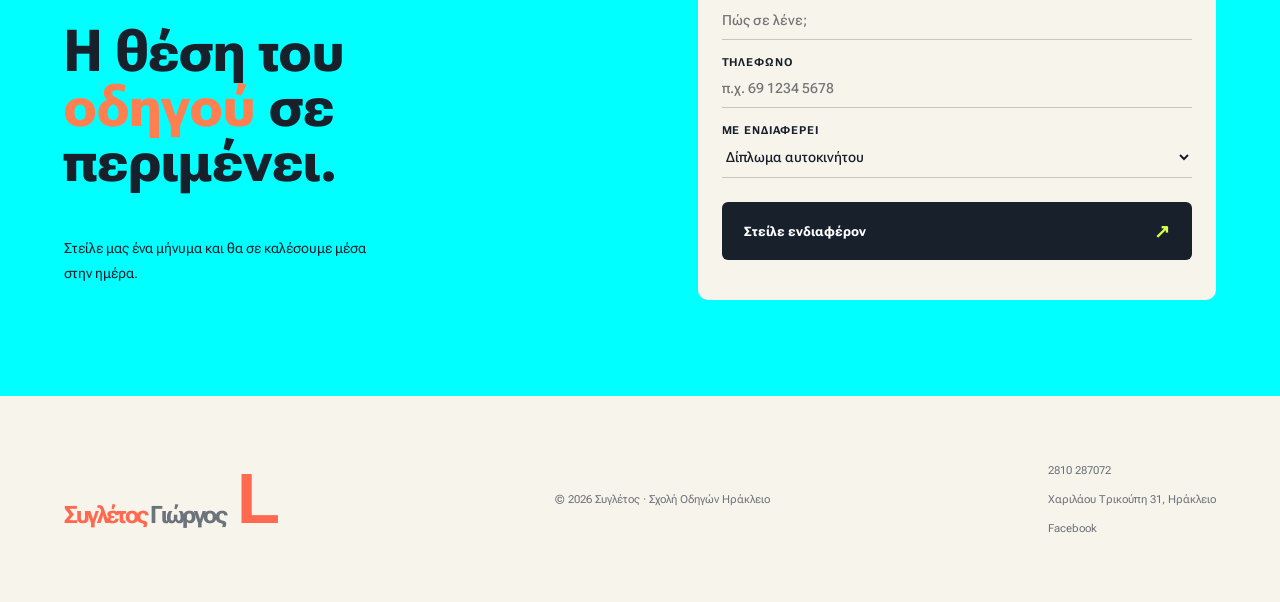
==== commit 61656cec: "Sigletos" ====
--- a/fonts/index.html
+++ b/fonts/index.html
@@ -36,7 +36,7 @@
   <main id="main">
     <section class="hero" id="top">
       <div class="hero-copy">
-        <p class="eyebrow"><span></span> Σχολή οδηγών • Χαριλάου Τρικούπη 31, Ηράκλειο</p>
+        <p class="eyebrow"><span></span> Σχολή οδηγών •<a href="https://maps.app.goo.gl/XZADgtaQS1KhH8Uf9" class="tell"> Χαριλάου Τρικούπη 31, Ηράκλειο</a></p>
         <h1>Πιάσε τιμόνι.<br /><em>Γράψε</em> τη δική σου διαδρομή.</h1>
         <p class="hero-text">Μαθήματα οδήγησης που σε κάνουν να νιώθεις έτοιμος/η, άνετος/η και ασφαλής — από το πρώτο φλας ως το δίπλωμα.</p>
         <div class="hero-actions">
@@ -44,9 +44,7 @@
           <a class="text-link" href="#courses">Δες τα διπλώματα <span>↓</span></a>
         </div>
         <div class="hero-stats" arial-label="Στατιστικά σχολής">
-          <div><strong>12+</strong><span>χρόνια στον δρόμο</span></div>
-          <div><strong>1.200</strong><span>νέοι οδηγοί</span></div>
-          <div><strong>4.9/5</strong><span>από τους μαθητές μας</span></div>
+          <div><strong>Με Πολυετή εμπειρία στον δρόμο!</strong></div>
         </div>
       </div>
       <div class="voak"> <img src="pic/voak.png"></div>
@@ -84,7 +82,7 @@
       <div class="section-heading"><p class="eyebrow"><span></span> Οι άνθρωποί μας</p><h2>Δεν έχεις χρόνο για<br /><em>χάσιμο;</em></h2></div>
       <div class="quote-card"><div class="quote-mark"></div><blockquote>Δεν χρειάζεται να περιμένεις άλλο. Κάλεσε μας για να σου λύσουμε κάθε απορία.</blockquote>
         <div class="reviewer"><div class="avatar">☎</div>
-          <a href="tel:+306975531529"  class="tell">+306975531529</a> </div></div>
+          <a href="tel:+302810287072"  class="tell">2810 287072</a> </div></div>
     </section>
 
     <section class="contact" id="contact">
@@ -110,25 +108,27 @@
     </label>
 
     <label>
-        Με ενδιαφέρει
-        <select name="course" id="course" required>
-            <option value="Δίπλωμα αυτοκινήτου">Δίπλωμα αυτοκινήτου</option>
+              Με ενδιαφέρει
+              <select name="course" id="course" required>
+                  <option value="Δίπλωμα αυτοκινήτου">Δίπλωμα αυτοκινήτου</option>
             <option value="Δίπλωμα μηχανής">Δίπλωμα μηχανής</option>
+          <option value="Δίπλωμα Βαρέων Οχημάτων">Δίπλωμα Βαρέων Οχημάτων</option>
             <option value="Μαθήματα επανεκκίνησης">Μαθήματα επανεκκίνησης</option>
+          <option value="Ανανέωση Διπλώματος">Ανανέωση Διπλώματος</option>
             <option value="Άλλο">Άλλο</option>
-        </select>
-    </label>
+              </select>
+          </label>
 
     <label id="other_course_wrapper" style="display: none;">
-        Γράψε μας τι σε ενδιαφέρει
+              Γράψε μας τι σε ενδιαφέρει
 
-        <textarea
-            id="other_course"
-            name="other_course"
-            placeholder="Περιέγραψε τι ακριβώς χρειάζεσαι..."
-            minlength="3" class="other"
-        ></textarea>
-    </label>
+              <textarea
+                  id="other_course"
+                  name="other_course"
+                  placeholder="Περιέγραψε τι ακριβώς χρειάζεσαι..."
+                  minlength="3" class="other"
+              ></textarea>
+          </label>
 
     <button class="button button-dark" type="submit">
         Στείλε ενδιαφέρον <span>↗</span>
@@ -141,7 +141,7 @@
   </main>
   <footer><a class="logo" href="#top"><span>Συγλέτος</span> Γιώργος<span style="padding: 0px; font-weight: 700; text-transform: uppercase; cursor: text; line-height: 1.9; letter-spacing: -2.7px; word-spacing: 0px; font-family: 'Space Grotesk', sans-serif;" class="logo-dot">L</span></a><p>© 2026 Συγλέτος · Σχολή Οδηγών Ηράκλειο</p>
     <div>
-      <a href="tel:+306975531529"  class="tell">+306975531529</a>
+      <a href="tel:+302810287072"  class="tell">2810 287072</a>
     <a href="https://maps.app.goo.gl/XZADgtaQS1KhH8Uf9" class="tell">Χαριλάου Τρικούπη 31, Ηράκλειο</a>
       <a href="https://www.facebook.com/profile.php?id=100080358432239">Facebook</a>
     </div></footer>
--- a/fonts/styles.css
+++ b/fonts/styles.css
@@ -199,7 +199,7 @@
 
 .button{
     border:0;
-    font:800 .82rem Manrope;
+    font:800 .82rem 'Roboto Flex', Arial, sans-serif;
     display:inline-flex;
     align-items:center;
     gap:1.2rem;
@@ -237,11 +237,11 @@
 
 .hero-stats div{
     display:grid;
-    gap:.2rem;
+    gap:2.5rem;
 }
 
 .hero-stats strong{
-    font:700 1.35rem 'Space Grotesk';
+    font:700 1.20rem 'Roboto Flex', Arial, sans-serif;
 }
 
 .hero-stats span{
@@ -257,7 +257,7 @@
     white-space:nowrap;
     overflow:hidden;
     padding:14px 0;
-    font:800 .77rem 'Space Grotesk';
+    font:800 .77rem 'Roboto Flex', Arial, sans-serif;
     letter-spacing:.07em;
     width:100%;
 }
@@ -378,7 +378,7 @@
 }
 
 .course-card h3{
-    font:700 2rem 'Space Grotesk';
+    font:700 2rem 'Roboto Flex', Arial, sans-serif;
     letter-spacing:-.06em;
     margin:0;
 }
@@ -473,12 +473,12 @@
 }
 
 .steps li>span{
-    font:600 1rem 'Space Grotesk';
+    font:600 1rem 'Roboto Flex', Arial, sans-serif;
     color:var(--lime);
 }
 
 .steps h3{
-    font:700 1.7rem 'Space Grotesk';
+    font:700 1.7rem 'Roboto Flex', Arial, sans-serif;
     letter-spacing:-.05em;
     margin:0 0 .3rem;
 }
@@ -514,8 +514,8 @@
 }
 
 blockquote{
-    font:600 clamp(1.15rem,2vw,1.65rem)/1.55 'Space Grotesk';
-    letter-spacing:-.04em;
+    font:600 clamp(1.15rem,2vw,1.65rem)/1.55 'Roboto Flex', Arial, sans-serif;
+    letter-spacing:-0.05em;
     margin:1.7rem 0 2rem;
 }
 
@@ -723,7 +723,7 @@
     background:transparent;
     padding:.65rem 0;
     color:var(--ink);
-    font:500 .9rem Manrope;
+    font:500 .9rem 'Roboto Flex', Arial, sans-serif;
     outline-color:var(--coral);
 }
 
@@ -759,7 +759,7 @@
     background:transparent;
     padding:.65rem 0;
     color:var(--ink);
-    font:500 .9rem Manrope;
+    font:500 .9rem 'Roboto Flex', Arial, sans-serif;
     outline-color:var(--coral);
 }
 
@@ -1015,7 +1015,13 @@
     padding-top: 3.5rem;
     gap: 3rem;
   }
-
+.eyebrow{
+    width:100%;
+    max-width:none;
+    white-space:nowrap;
+    font-size:.65rem;
+    gap:.55rem;
+}
   .hero h1 {
     font-size: clamp(2.4rem, 11vw, 3.2rem);
     line-height: 0.98;
@@ -1037,15 +1043,23 @@
     left: 10%;
   }
 
-  .hero-stats {
-    margin-top: 3.5rem;
-    gap: 1rem;
-    flex-wrap: wrap;
-  }
-
-  .hero-stats strong {
-    font-size: 1.1rem;
-  }
+  .hero-stats{
+    display:block;
+    width:100%;
+    max-width:none;
+    margin-top:1rem;
+}
+
+.hero-stats > div{
+    width:100%;
+    max-width:none;
+}
+
+.hero-stats strong{
+    display:block;
+    width:100%;
+    white-space:nowrap;
+}
 
   .hero-stats span {
     font-size: 0.55rem;
@@ -1254,7 +1268,7 @@
    VERY SMALL PHONES
    ========================= */
 
-@media(max-width:480px){
+@media(max-width:400px){
 
     .site-header{
         padding-left:4vw;
@@ -1265,7 +1279,13 @@
         padding-left:4vw;
         padding-right:4vw;
     }
-
+    .eyebrow{
+        width:100%;
+        max-width:none;
+        white-space:nowrap;
+        font-size:.55rem;
+        gap:.35rem;
+    }
     .section{
         padding-left:4vw;
         padding-right:4vw;
@@ -1342,14 +1362,15 @@
     footer div{
         flex-wrap:wrap;
     }
-    .bullet1::before {
+    
+
+}
+.bullet1::before {
     content: "•";
     color:var(--ink);
     font-size: 20px;
     margin-right: 8px
     }
-
-}
 .bullet::before {
     content: "•";
     color:var(--lime);
